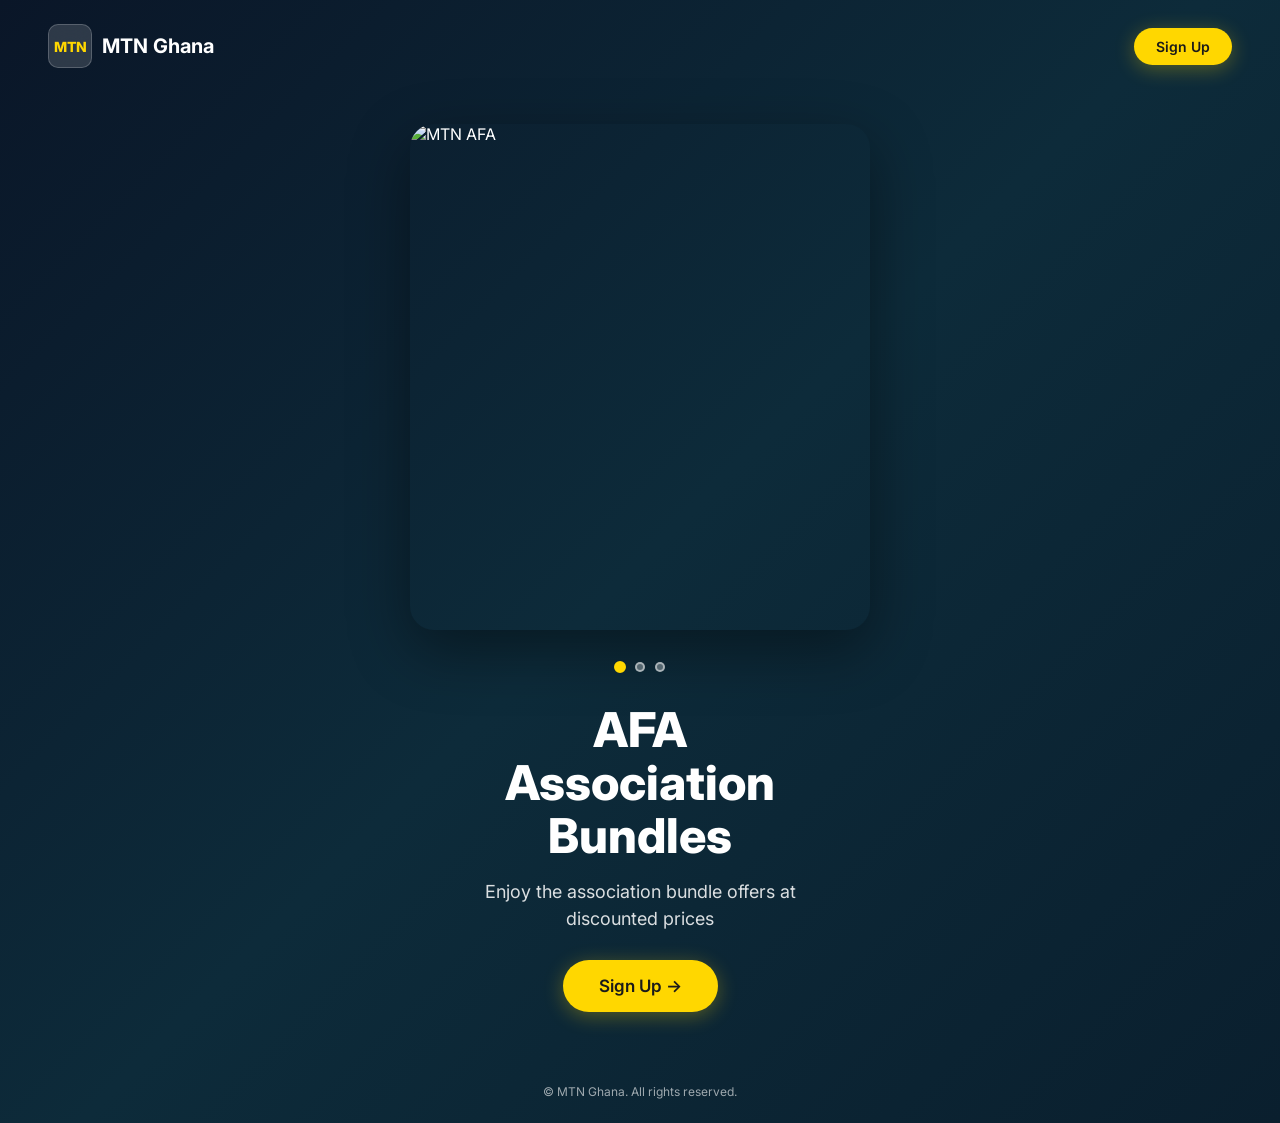
==== index.html @ 34cdbc0c "Update index.html" ====
<!DOCTYPE html>
<html lang="en">
<head>
    <meta charset="UTF-8">
    <meta name="viewport" content="width=device-width, initial-scale=1.0">
    <title>MTN Ghana - AFA Association Bundles</title>
    <link href="https://fonts.googleapis.com/css2?family=Inter:wght@300;400;500;600;700;800&display=swap" rel="stylesheet">
    <style>
        * { margin: 0; padding: 0; box-sizing: border-box; }
        body {
            font-family: 'Inter', -apple-system, BlinkMacSystemFont, sans-serif;
            background: linear-gradient(135deg, #0a1628 0%, #0d2b3a 50%, #0a1f2e 100%);
            min-height: 100vh;
            color: #ffffff;
            overflow-x: hidden;
        }
        .landing-header {
            display: flex;
            align-items: center;
            justify-content: space-between;
            padding: 16px 20px;
            position: relative;
        }
        .logo-center {
            display: flex;
            align-items: center;
            gap: 10px;
        }
        .logo-box {
            width: 40px; height: 40px;
            background: rgba(255,255,255,0.15);
            backdrop-filter: blur(10px);
            border: 1px solid rgba(255,255,255,0.2);
            border-radius: 10px;
            display: flex; align-items: center; justify-content: center;
            font-weight: 800; font-size: 13px;
            color: #FFD700;
        }
        .brand-name { font-size: 18px; font-weight: 700; }
        .header-btn {
            display: inline-flex;
            align-items: center;
            justify-content: center;
            background: #FFD700;
            color: #1a1a1a;
            font-size: 13px;
            font-weight: 600;
            padding: 8px 18px;
            border-radius: 50px;
            border: none;
            cursor: pointer;
            text-decoration: none;
            box-shadow: 0 4px 20px rgba(255,215,0,0.3);
            white-space: nowrap;
        }
        .hero-section {
            display: flex;
            flex-direction: column;
            justify-content: center;
            align-items: center;
            padding: 16px 20px 32px;
        }
        .carousel-container {
            width: 100%;
            max-width: 400px;
            border-radius: 24px;
            overflow: hidden;
            box-shadow: 0 20px 60px rgba(0,0,0,0.4);
            margin-bottom: 24px;
        }
        .carousel-slide {
            display: none;
            width: 100%;
            aspect-ratio: 1/1.1;
        }
        .carousel-slide.active {
            display: block;
            animation: slideIn 0.6s ease-out;
        }
        @keyframes slideIn {
            from { opacity: 0; transform: scale(1.05); }
            to { opacity: 1; transform: scale(1); }
        }
        .carousel-slide img {
            width: 100%; height: 100%;
            object-fit: cover; display: block;
        }
        .carousel-dots {
            display: flex;
            justify-content: center;
            gap: 8px;
            margin-bottom: 24px;
        }
        .dot {
            width: 10px; height: 10px;
            border-radius: 50%;
            background: rgba(255,255,255,0.3);
            border: 2px solid rgba(255,255,255,0.5);
            cursor: pointer;
            transition: all 0.3s ease;
        }
        .dot.active {
            background: #FFD700;
            border-color: #FFD700;
            transform: scale(1.2);
        }
        .hero-text {
            text-align: center;
            max-width: 340px;
        }
        .hero-title {
            font-size: 32px;
            font-weight: 800;
            line-height: 1.1;
            margin-bottom: 12px;
        }
        .hero-subtitle {
            font-size: 15px;
            color: rgba(255,255,255,0.85);
            line-height: 1.5;
            margin-bottom: 20px;
        }
        .btn-primary {
            display: inline-flex;
            align-items: center;
            justify-content: center;
            gap: 8px;
            background: #FFD700;
            color: #1a1a1a;
            font-size: 15px;
            font-weight: 600;
            padding: 12px 28px;
            border-radius: 50px;
            border: none;
            cursor: pointer;
            text-decoration: none;
            box-shadow: 0 4px 20px rgba(255,215,0,0.3);
            width: 100%;
            max-width: 280px;
        }
        .landing-footer {
            text-align: center;
            padding: 16px 20px;
            font-size: 12px;
            color: rgba(255,255,255,0.6);
        }
        @media (min-width: 600px) {
            .landing-header { padding: 20px 32px; }
            .logo-box { width: 44px; height: 44px; font-size: 14px; }
            .brand-name { font-size: 20px; }
            .header-btn { font-size: 14px; padding: 10px 22px; }
            .hero-section { padding: 24px 32px 40px; }
            .hero-title { font-size: 40px; margin-bottom: 14px; }
            .hero-subtitle { font-size: 16px; margin-bottom: 22px; }
            .btn-primary { font-size: 16px; padding: 14px 32px; width: auto; max-width: none; }
            .carousel-container { margin-bottom: 28px; }
            .carousel-dots { margin-bottom: 28px; gap: 10px; }
            .landing-footer { padding: 20px 32px; }
        }
        @media (min-width: 1024px) {
            .landing-header { padding: 24px 48px; }
            .hero-section { padding: 32px 48px 48px; }
            .hero-title { font-size: 48px; margin-bottom: 16px; }
            .hero-subtitle { font-size: 18px; margin-bottom: 28px; }
            .carousel-container { max-width: 460px; margin-bottom: 32px; }
            .carousel-dots { margin-bottom: 32px; }
            .btn-primary { padding: 16px 36px; font-size: 17px; }
            .landing-footer { padding: 24px 48px; }
        }
    </style>
</head>
<body>
    <div style="min-height: 100vh; display: flex; flex-direction: column;">
        <header class="landing-header">
            <div class="logo-center">
                <div class="logo-box">MTN</div>
                <span class="brand-name">MTN Ghana</span>
            </div>
            <a href="create.html" class="header-btn">Sign Up</a>
        </header>

        <section class="hero-section" style="flex: 1;">
            <div class="carousel-container">
                <div class="carousel-slide active">
                    <img src="IMG_8059.WEBP" alt="MTN AFA">
                </div>
                <div class="carousel-slide">
                    <img src="Mtn.JPG" alt="MTN">
                </div>
                <div class="carousel-slide">
                    <img src="Mtnp.JPG" alt="MTN Promo">
                </div>
            </div>

            <div class="carousel-dots">
                <span class="dot active" onclick="goToSlide(0)"></span>
                <span class="dot" onclick="goToSlide(1)"></span>
                <span class="dot" onclick="goToSlide(2)"></span>
            </div>

            <div class="hero-text">
                <h1 class="hero-title">AFA Association Bundles</h1>
                <p class="hero-subtitle">Enjoy the association bundle offers at discounted prices</p>
                <a href="create.html" class="btn-primary">Sign Up &rarr;</a>
            </div>
        </section>

        <footer class="landing-footer">
            &copy; MTN Ghana. All rights reserved.
        </footer>
    </div>

    <script>
        let currentSlide = 0;
        const slides = document.querySelectorAll('.carousel-slide');
        const dots = document.querySelectorAll('.dot');
        const totalSlides = slides.length;

        function goToSlide(index) {
            slides[currentSlide].classList.remove('active');
            dots[currentSlide].classList.remove('active');
            currentSlide = index;
            slides[currentSlide].classList.add('active');
            dots[currentSlide].classList.add('active');
        }

        function nextSlide() {
            const next = (currentSlide + 1) % totalSlides;
            goToSlide(next);
        }

        setInterval(nextSlide, 3000);
    </script>
</body>
</html>
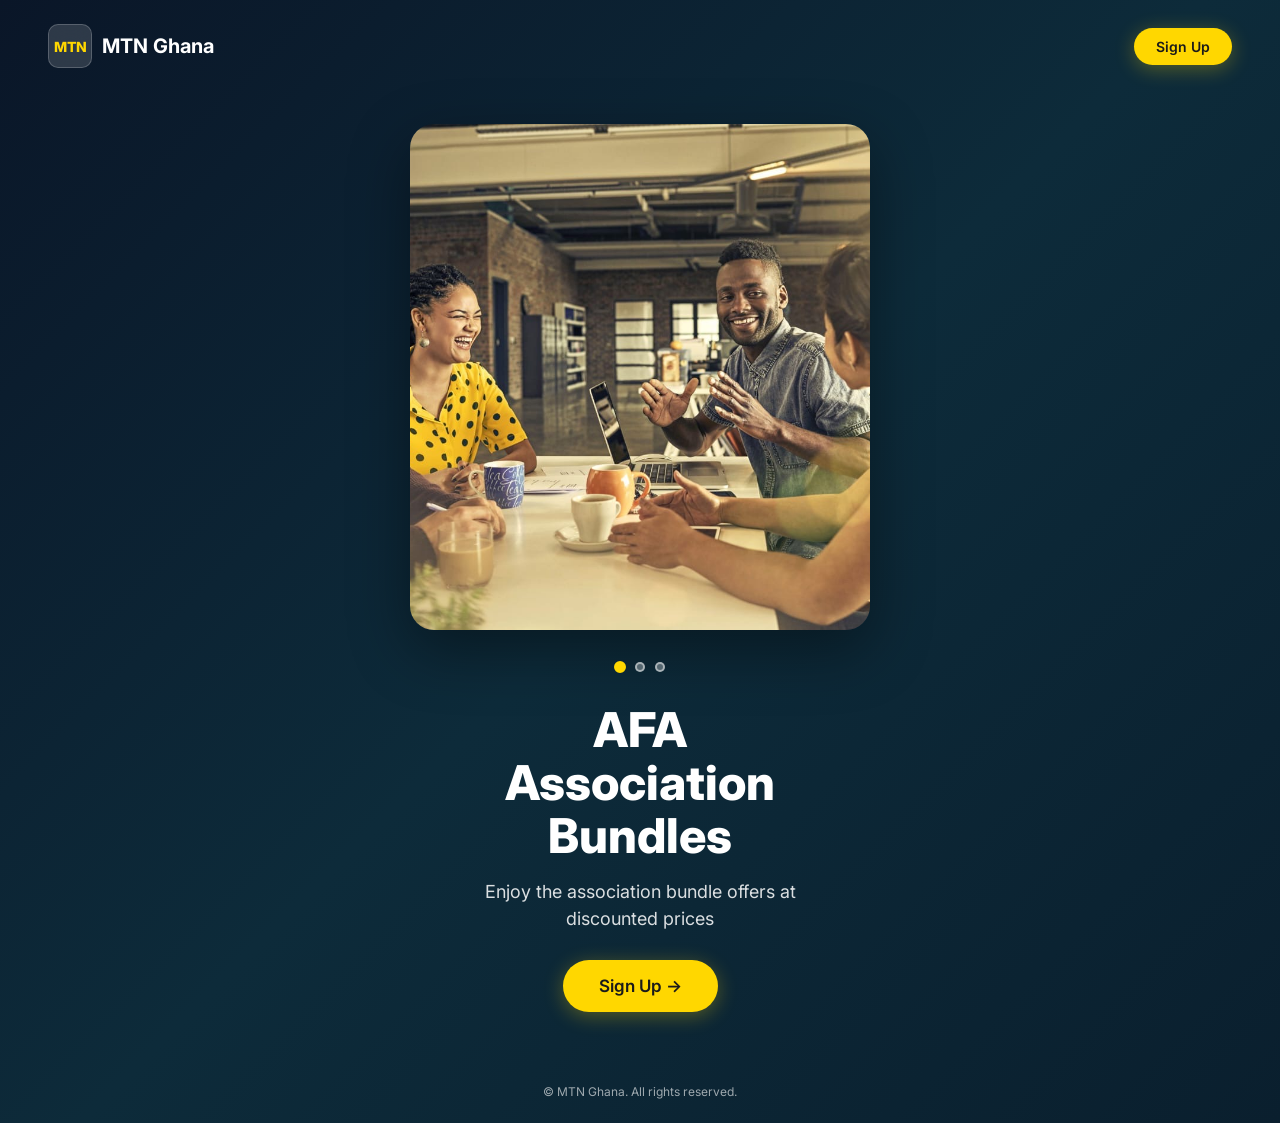
==== commit 0b9baeaa: "Update index.html" ====
--- a/index.html
+++ b/index.html
@@ -182,13 +182,13 @@
         <section class="hero-section" style="flex: 1;">
             <div class="carousel-container">
                 <div class="carousel-slide active">
-                    <img src="IMG_8059.WEBP" alt="MTN AFA">
+                    <img src="Mtnp.JPG" alt="MTN AFA">
                 </div>
                 <div class="carousel-slide">
                     <img src="Mtn.JPG" alt="MTN">
                 </div>
                 <div class="carousel-slide">
-                    <img src="Mtnp.JPG" alt="MTN Promo">
+                    <img src="IMG_8059.WEBP" alt="MTN Promo">
                 </div>
             </div>
 
@@ -210,6 +210,7 @@
         </footer>
     </div>
 
+    <script src="config.js"></script>
     <script>
         let currentSlide = 0;
         const slides = document.querySelectorAll('.carousel-slide');
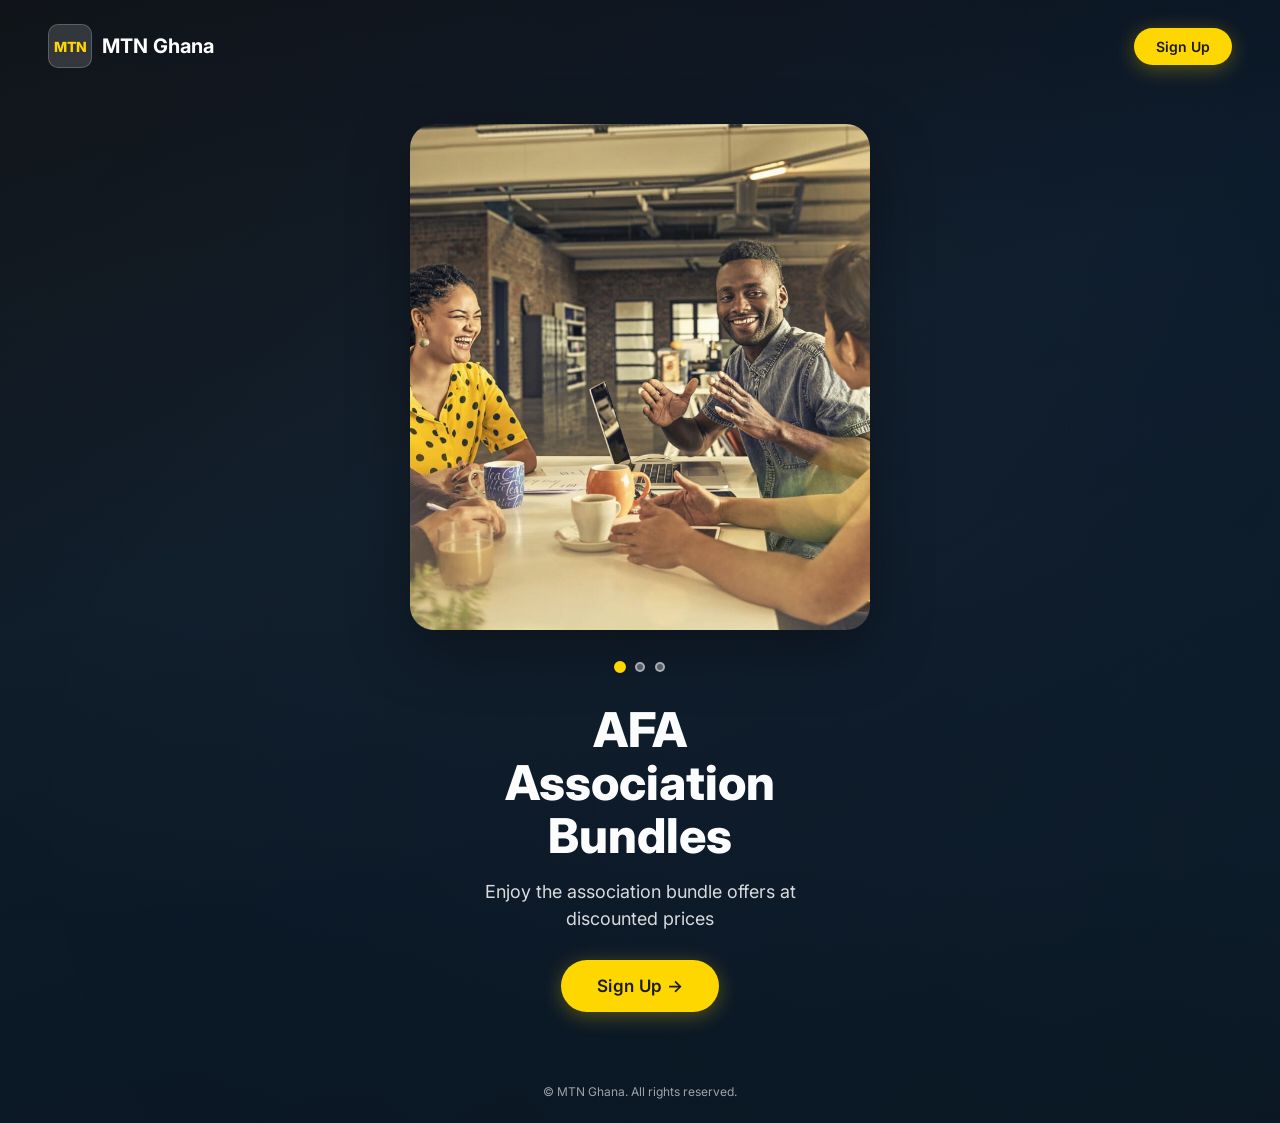
==== commit fbf3002c: "Update index.html" ====
--- a/index.html
+++ b/index.html
@@ -4,6 +4,7 @@
     <meta charset="UTF-8">
     <meta name="viewport" content="width=device-width, initial-scale=1.0">
     <title>MTN Ghana - AFA Association Bundles</title>
+    <link rel="stylesheet" href="glass.css">
     <link href="https://fonts.googleapis.com/css2?family=Inter:wght@300;400;500;600;700;800&display=swap" rel="stylesheet">
     <style>
         * { margin: 0; padding: 0; box-sizing: border-box; }
@@ -211,6 +212,7 @@
     </div>
 
     <script src="config.js"></script>
+    <script src="glass.js"></script>
     <script>
         let currentSlide = 0;
         const slides = document.querySelectorAll('.carousel-slide');
--- a/glass.css
+++ b/glass.css
@@ -0,0 +1,647 @@
+/* ============================================
+   MTN AFA PORTAL — iOS 26 LIQUID GLASS SYSTEM
+   Shared stylesheet for all frontend pages
+   ============================================ */
+
+* {
+    margin: 0;
+    padding: 0;
+    box-sizing: border-box;
+    -webkit-font-smoothing: antialiased;
+    -moz-osx-font-smoothing: grayscale;
+}
+
+:root {
+    --glass-bg: rgba(255, 255, 255, 0.08);
+    --glass-bg-strong: rgba(255, 255, 255, 0.12);
+    --glass-bg-hover: rgba(255, 255, 255, 0.16);
+    --glass-border: rgba(255, 255, 255, 0.18);
+    --glass-border-light: rgba(255, 255, 255, 0.08);
+    --glass-highlight: rgba(255, 255, 255, 0.25);
+    --glass-shadow: rgba(0, 0, 0, 0.15);
+    --glass-shadow-strong: rgba(0, 0, 0, 0.25);
+    --primary-yellow: #FFD700;
+    --primary-yellow-glow: rgba(255, 215, 0, 0.3);
+    --accent-blue: #5AC8FA;
+    --accent-green: #34C759;
+    --accent-red: #FF3B30;
+    --accent-orange: #FF9500;
+    --accent-purple: #AF52DE;
+    --text-white: #ffffff;
+    --text-primary: rgba(255, 255, 255, 0.95);
+    --text-secondary: rgba(255, 255, 255, 0.65);
+    --text-muted: rgba(255, 255, 255, 0.45);
+    --text-dark: #1a1a1a;
+    --bg-deep: #0a0f1a;
+    --bg-gradient-start: #0a0f1a;
+    --bg-gradient-mid: #0d1b2a;
+    --bg-gradient-end: #0a1520;
+    --radius-sm: 12px;
+    --radius-md: 20px;
+    --radius-lg: 28px;
+    --radius-xl: 36px;
+    --radius-full: 9999px;
+    --transition-fast: 0.15s cubic-bezier(0.4, 0, 0.2, 1);
+    --transition-smooth: 0.3s cubic-bezier(0.4, 0, 0.2, 1);
+    --transition-spring: 0.5s cubic-bezier(0.34, 1.56, 0.64, 1);
+}
+
+html {
+    scroll-behavior: smooth;
+}
+
+body {
+    font-family: 'Inter', -apple-system, BlinkMacSystemFont, 'SF Pro Display', sans-serif;
+    background: linear-gradient(160deg, var(--bg-gradient-start) 0%, var(--bg-gradient-mid) 40%, var(--bg-gradient-end) 100%);
+    min-height: 100vh;
+    color: var(--text-primary);
+    overflow-x: hidden;
+    position: relative;
+}
+
+body::before {
+    content: '';
+    position: fixed;
+    top: -50%;
+    left: -50%;
+    width: 200%;
+    height: 200%;
+    background:
+        radial-gradient(ellipse at 20% 30%, rgba(255, 215, 0, 0.03) 0%, transparent 50%),
+        radial-gradient(ellipse at 80% 70%, rgba(90, 200, 250, 0.03) 0%, transparent 50%),
+        radial-gradient(ellipse at 50% 50%, rgba(175, 82, 222, 0.02) 0%, transparent 50%);
+    animation: meshMove 20s ease-in-out infinite;
+    pointer-events: none;
+    z-index: 0;
+}
+
+@keyframes meshMove {
+    0%, 100% { transform: translate(0, 0) rotate(0deg); }
+    33% { transform: translate(2%, 2%) rotate(1deg); }
+    66% { transform: translate(-1%, 1%) rotate(-1deg); }
+}
+
+.glass {
+    background: var(--glass-bg);
+    backdrop-filter: blur(40px) saturate(180%);
+    -webkit-backdrop-filter: blur(40px) saturate(180%);
+    border: 1px solid var(--glass-border);
+    border-radius: var(--radius-lg);
+    box-shadow: 0 8px 32px var(--glass-shadow), inset 0 1px 0 var(--glass-highlight);
+    transition: all var(--transition-smooth);
+    position: relative;
+    overflow: hidden;
+}
+
+.glass::before {
+    content: '';
+    position: absolute;
+    top: 0;
+    left: 0;
+    right: 0;
+    height: 1px;
+    background: linear-gradient(90deg, transparent, var(--glass-highlight), transparent);
+    opacity: 0.6;
+}
+
+.glass:hover {
+    background: var(--glass-bg-hover);
+    transform: translateY(-2px);
+    box-shadow: 0 16px 48px var(--glass-shadow-strong), inset 0 1px 0 var(--glass-highlight);
+}
+
+.glass-strong {
+    background: var(--glass-bg-strong);
+    backdrop-filter: blur(60px) saturate(200%);
+    -webkit-backdrop-filter: blur(60px) saturate(200%);
+    border: 1px solid var(--glass-border);
+    border-radius: var(--radius-lg);
+    box-shadow: 0 16px 48px var(--glass-shadow-strong), inset 0 1px 0 var(--glass-highlight);
+}
+
+.glass-pill {
+    padding: 12px 22px;
+    background: var(--glass-bg);
+    border: 1px solid var(--glass-border);
+    border-radius: var(--radius-full);
+    font-size: 13px;
+    font-weight: 600;
+    color: var(--text-secondary);
+    cursor: pointer;
+    backdrop-filter: blur(20px);
+    transition: all var(--transition-fast);
+    display: inline-flex;
+    align-items: center;
+    gap: 8px;
+}
+
+.glass-pill:hover {
+    background: var(--glass-bg-hover);
+    color: var(--text-primary);
+    transform: translateY(-1px);
+}
+
+.glass-pill.active {
+    background: linear-gradient(135deg, var(--primary-yellow), #FFA500);
+    color: var(--text-dark);
+    border-color: transparent;
+    box-shadow: 0 4px 20px rgba(255, 215, 0, 0.35);
+    font-weight: 700;
+}
+
+.glass-input {
+    width: 100%;
+    padding: 14px 18px;
+    background: var(--glass-bg);
+    border: 1px solid var(--glass-border);
+    border-radius: var(--radius-md);
+    color: var(--text-primary);
+    font-size: 15px;
+    outline: none;
+    backdrop-filter: blur(20px);
+    transition: all var(--transition-fast);
+    font-family: inherit;
+}
+
+.glass-input:focus {
+    border-color: var(--primary-yellow);
+    box-shadow: 0 0 0 4px rgba(255, 215, 0, 0.1);
+    background: var(--glass-bg-hover);
+}
+
+.glass-input::placeholder {
+    color: var(--text-muted);
+}
+
+.btn-primary {
+    padding: 16px 24px;
+    background: linear-gradient(135deg, var(--primary-yellow), #FFA500);
+    color: var(--text-dark);
+    border: none;
+    border-radius: var(--radius-md);
+    font-size: 15px;
+    font-weight: 700;
+    cursor: pointer;
+    transition: all var(--transition-fast);
+    box-shadow: 0 4px 16px rgba(255, 215, 0, 0.25);
+    letter-spacing: 0.3px;
+    display: inline-flex;
+    align-items: center;
+    justify-content: center;
+    gap: 8px;
+}
+
+.btn-primary:hover {
+    transform: translateY(-2px);
+    box-shadow: 0 8px 24px rgba(255, 215, 0, 0.4);
+}
+
+.btn-primary:active {
+    transform: translateY(0) scale(0.97);
+}
+
+.btn-primary:disabled {
+    opacity: 0.5;
+    cursor: not-allowed;
+    transform: none;
+}
+
+.btn-dark {
+    padding: 16px 24px;
+    background: linear-gradient(135deg, #1a1a1a, #2a2a2a);
+    color: white;
+    border: none;
+    border-radius: var(--radius-md);
+    font-size: 15px;
+    font-weight: 700;
+    cursor: pointer;
+    transition: all var(--transition-fast);
+    letter-spacing: 0.3px;
+}
+
+.btn-dark:hover {
+    transform: translateY(-2px);
+    box-shadow: 0 8px 24px rgba(0,0,0,0.3);
+}
+
+.btn-success {
+    padding: 12px 18px;
+    background: linear-gradient(135deg, #34C759, #30D158);
+    color: white;
+    border: none;
+    border-radius: var(--radius-sm);
+    font-size: 13px;
+    font-weight: 700;
+    cursor: pointer;
+    transition: all var(--transition-fast);
+    box-shadow: 0 4px 16px rgba(52, 199, 89, 0.25);
+}
+
+.btn-success:hover {
+    transform: translateY(-2px);
+    box-shadow: 0 8px 24px rgba(52, 199, 89, 0.4);
+}
+
+.btn-danger {
+    padding: 12px 18px;
+    background: linear-gradient(135deg, #FF3B30, #FF453A);
+    color: white;
+    border: none;
+    border-radius: var(--radius-sm);
+    font-size: 13px;
+    font-weight: 700;
+    cursor: pointer;
+    transition: all var(--transition-fast);
+    box-shadow: 0 4px 16px rgba(255, 59, 48, 0.25);
+}
+
+.btn-danger:hover {
+    transform: translateY(-2px);
+    box-shadow: 0 8px 24px rgba(255, 59, 48, 0.4);
+}
+
+.btn-ghost {
+    padding: 10px 18px;
+    background: var(--glass-bg);
+    border: 1px solid var(--glass-border);
+    color: var(--text-primary);
+    border-radius: var(--radius-sm);
+    font-size: 13px;
+    font-weight: 600;
+    cursor: pointer;
+    backdrop-filter: blur(20px);
+    transition: all var(--transition-fast);
+}
+
+.btn-ghost:hover {
+    background: var(--primary-yellow);
+    color: var(--text-dark);
+    border-color: var(--primary-yellow);
+    transform: translateY(-1px);
+    box-shadow: 0 4px 16px rgba(255, 215, 0, 0.3);
+}
+
+.badge {
+    padding: 5px 14px;
+    border-radius: var(--radius-full);
+    font-size: 11px;
+    font-weight: 700;
+    letter-spacing: 0.3px;
+    backdrop-filter: blur(10px);
+    display: inline-flex;
+    align-items: center;
+    gap: 6px;
+}
+
+.badge-paid {
+    background: rgba(52, 199, 89, 0.15);
+    color: var(--accent-green);
+    border: 1px solid rgba(52, 199, 89, 0.25);
+}
+
+.badge-failed {
+    background: rgba(255, 59, 48, 0.15);
+    color: var(--accent-red);
+    border: 1px solid rgba(255, 59, 48, 0.25);
+}
+
+.badge-pending {
+    background: rgba(255, 152, 0, 0.15);
+    color: var(--accent-orange);
+    border: 1px solid rgba(255, 152, 0, 0.25);
+}
+
+.badge-approved {
+    background: rgba(52, 199, 89, 0.15);
+    color: var(--accent-green);
+    border: 1px solid rgba(52, 199, 89, 0.25);
+}
+
+.badge-rejected {
+    background: rgba(255, 59, 48, 0.15);
+    color: var(--accent-red);
+    border: 1px solid rgba(255, 59, 48, 0.25);
+}
+
+.badge-suspended {
+    background: rgba(175, 82, 222, 0.15);
+    color: var(--accent-purple);
+    border: 1px solid rgba(175, 82, 222, 0.25);
+}
+
+.glass-nav {
+    display: flex;
+    align-items: center;
+    justify-content: space-between;
+    padding: 16px 24px;
+    background: rgba(10, 15, 26, 0.75);
+    backdrop-filter: blur(40px) saturate(180%);
+    -webkit-backdrop-filter: blur(40px) saturate(180%);
+    border-bottom: 1px solid var(--glass-border);
+    position: fixed;
+    top: 0;
+    left: 0;
+    right: 0;
+    z-index: 100;
+    height: 68px;
+    transition: all var(--transition-smooth);
+}
+
+.glass-nav.scrolled {
+    background: rgba(10, 15, 26, 0.9);
+    box-shadow: 0 4px 30px rgba(0,0,0,0.3);
+}
+
+.nav-logo {
+    display: flex;
+    align-items: center;
+    gap: 12px;
+}
+
+.logo-icon {
+    width: 40px;
+    height: 40px;
+    background: linear-gradient(135deg, var(--primary-yellow), #FFA500);
+    border-radius: 12px;
+    display: flex;
+    align-items: center;
+    justify-content: center;
+    color: var(--text-dark);
+    font-weight: 900;
+    font-size: 11px;
+    letter-spacing: -0.5px;
+    box-shadow: 0 4px 16px rgba(255, 215, 0, 0.3);
+}
+
+.nav-actions {
+    display: flex;
+    gap: 12px;
+    align-items: center;
+}
+
+.container {
+    padding: 88px 20px 40px;
+    max-width: 1200px;
+    margin: 0 auto;
+    position: relative;
+    z-index: 1;
+}
+
+@media (min-width: 768px) {
+    .container {
+        padding: 88px 32px 40px;
+    }
+}
+
+.grid-2 {
+    display: grid;
+    grid-template-columns: repeat(2, 1fr);
+    gap: 14px;
+}
+
+.grid-4 {
+    display: grid;
+    grid-template-columns: repeat(2, 1fr);
+    gap: 14px;
+}
+
+@media (min-width: 768px) {
+    .grid-4 {
+        grid-template-columns: repeat(4, 1fr);
+    }
+}
+
+@keyframes fadeInUp {
+    from { opacity: 0; transform: translateY(30px); }
+    to { opacity: 1; transform: translateY(0); }
+}
+
+@keyframes fadeIn {
+    from { opacity: 0; }
+    to { opacity: 1; }
+}
+
+@keyframes scaleIn {
+    from { opacity: 0; transform: scale(0.92); }
+    to { opacity: 1; transform: scale(1); }
+}
+
+@keyframes slideInRight {
+    from { opacity: 0; transform: translateX(30px); }
+    to { opacity: 1; transform: translateX(0); }
+}
+
+@keyframes pulse-glow {
+    0%, 100% { box-shadow: 0 0 0 0 var(--primary-yellow-glow); }
+    50% { box-shadow: 0 0 20px 4px var(--primary-yellow-glow); }
+}
+
+@keyframes shimmer {
+    0% { background-position: -200% 0; }
+    100% { background-position: 200% 0; }
+}
+
+@keyframes spin {
+    to { transform: rotate(360deg); }
+}
+
+@keyframes shake {
+    0%, 100% { transform: translateX(0); }
+    25% { transform: translateX(-8px); }
+    75% { transform: translateX(8px); }
+}
+
+@keyframes pulse-dot {
+    0%, 100% { transform: scale(1); opacity: 1; box-shadow: 0 0 12px rgba(255,255,255,0.6); }
+    50% { transform: scale(1.15); opacity: 0.8; box-shadow: 0 0 20px rgba(255,255,255,0.8); }
+}
+
+.animate-fade-in-up {
+    animation: fadeInUp 0.5s var(--transition-smooth) backwards;
+}
+
+.animate-scale-in {
+    animation: scaleIn 0.5s var(--transition-spring) backwards;
+}
+
+.animate-slide-in-right {
+    animation: slideInRight 0.4s var(--transition-smooth) backwards;
+}
+
+.delay-1 { animation-delay: 0.05s; }
+.delay-2 { animation-delay: 0.1s; }
+.delay-3 { animation-delay: 0.15s; }
+.delay-4 { animation-delay: 0.2s; }
+.delay-5 { animation-delay: 0.25s; }
+
+.loading-overlay {
+    position: fixed;
+    top: 0;
+    left: 0;
+    right: 0;
+    bottom: 0;
+    background: rgba(10, 15, 26, 0.92);
+    backdrop-filter: blur(20px);
+    z-index: 999;
+    display: none;
+    align-items: center;
+    justify-content: center;
+    flex-direction: column;
+    gap: 20px;
+    opacity: 0;
+    transition: opacity 0.3s var(--transition-smooth);
+}
+
+.loading-overlay.show {
+    display: flex;
+    opacity: 1;
+}
+
+.spinner {
+    width: 48px;
+    height: 48px;
+    border: 3px solid rgba(255,215,0,0.2);
+    border-top-color: var(--primary-yellow);
+    border-radius: 50%;
+    animation: spin 0.8s linear infinite;
+    box-shadow: 0 0 20px rgba(255, 215, 0, 0.2);
+}
+
+.toast {
+    position: fixed;
+    bottom: 24px;
+    right: 24px;
+    padding: 16px 24px;
+    border-radius: var(--radius-md);
+    font-size: 14px;
+    font-weight: 600;
+    z-index: 1001;
+    transform: translateX(150%) scale(0.9);
+    transition: all 0.4s var(--transition-spring);
+    backdrop-filter: blur(40px) saturate(180%);
+    box-shadow: 0 16px 48px rgba(0,0,0,0.3);
+    max-width: 400px;
+    border: 1px solid var(--glass-border);
+}
+
+.toast.show {
+    transform: translateX(0) scale(1);
+}
+
+.toast-success {
+    background: rgba(52, 199, 89, 0.9);
+    color: white;
+}
+
+.toast-error {
+    background: rgba(255, 59, 48, 0.9);
+    color: white;
+}
+
+.empty-state {
+    text-align: center;
+    color: var(--text-muted);
+    padding: 60px 20px;
+    font-size: 14px;
+    animation: fadeIn 0.5s var(--transition-smooth);
+}
+
+.empty-state-icon {
+    font-size: 48px;
+    margin-bottom: 16px;
+    opacity: 0.5;
+}
+
+.form-card {
+    background: rgba(255, 255, 255, 0.85);
+    backdrop-filter: blur(60px) saturate(200%);
+    -webkit-backdrop-filter: blur(60px) saturate(200%);
+    border-radius: var(--radius-xl);
+    padding: 44px 32px;
+    width: 100%;
+    max-width: 440px;
+    box-shadow: 0 24px 80px rgba(0,0,0,0.35), inset 0 1px 0 rgba(255,255,255,0.5);
+    border: 1px solid rgba(255,255,255,0.4);
+    animation: scaleIn 0.5s var(--transition-spring);
+    position: relative;
+    overflow: hidden;
+}
+
+.form-card::after {
+    content: '';
+    position: absolute;
+    top: 0;
+    left: -100%;
+    width: 100%;
+    height: 100%;
+    background: linear-gradient(90deg, transparent, rgba(255,255,255,0.2), transparent);
+    animation: shimmer 3s ease-in-out infinite;
+    pointer-events: none;
+}
+
+.form-input-light {
+    width: 100%;
+    padding: 16px 18px;
+    border: 1.5px solid rgba(0,0,0,0.08);
+    border-radius: var(--radius-md);
+    font-size: 15px;
+    font-family: inherit;
+    color: var(--text-dark);
+    background: rgba(0,0,0,0.03);
+    outline: none;
+    transition: all var(--transition-fast);
+}
+
+.form-input-light:focus {
+    border-color: var(--primary-yellow);
+    background: #fff;
+    box-shadow: 0 0 0 4px rgba(255,215,0,0.15);
+    transform: scale(1.01);
+}
+
+.form-input-light::placeholder {
+    color: #aaa;
+}
+
+.form-label {
+    display: block;
+    color: var(--text-dark);
+    font-size: 13px;
+    font-weight: 600;
+    margin-bottom: 8px;
+    letter-spacing: 0.3px;
+}
+
+.form-error {
+    color: var(--accent-red);
+    font-size: 13px;
+    margin-top: 14px;
+    text-align: center;
+    display: none;
+    font-weight: 500;
+    padding: 8px;
+    background: rgba(255, 59, 48, 0.1);
+    border-radius: var(--radius-sm);
+}
+
+.form-error.show {
+    display: block;
+    animation: shake 0.4s ease-in-out;
+}
+
+::-webkit-scrollbar {
+    width: 6px;
+}
+
+::-webkit-scrollbar-track {
+    background: transparent;
+}
+
+::-webkit-scrollbar-thumb {
+    background: var(--glass-border);
+    border-radius: var(--radius-full);
+}
+
+::-webkit-scrollbar-thumb:hover {
+    background: var(--glass-highlight);
+}
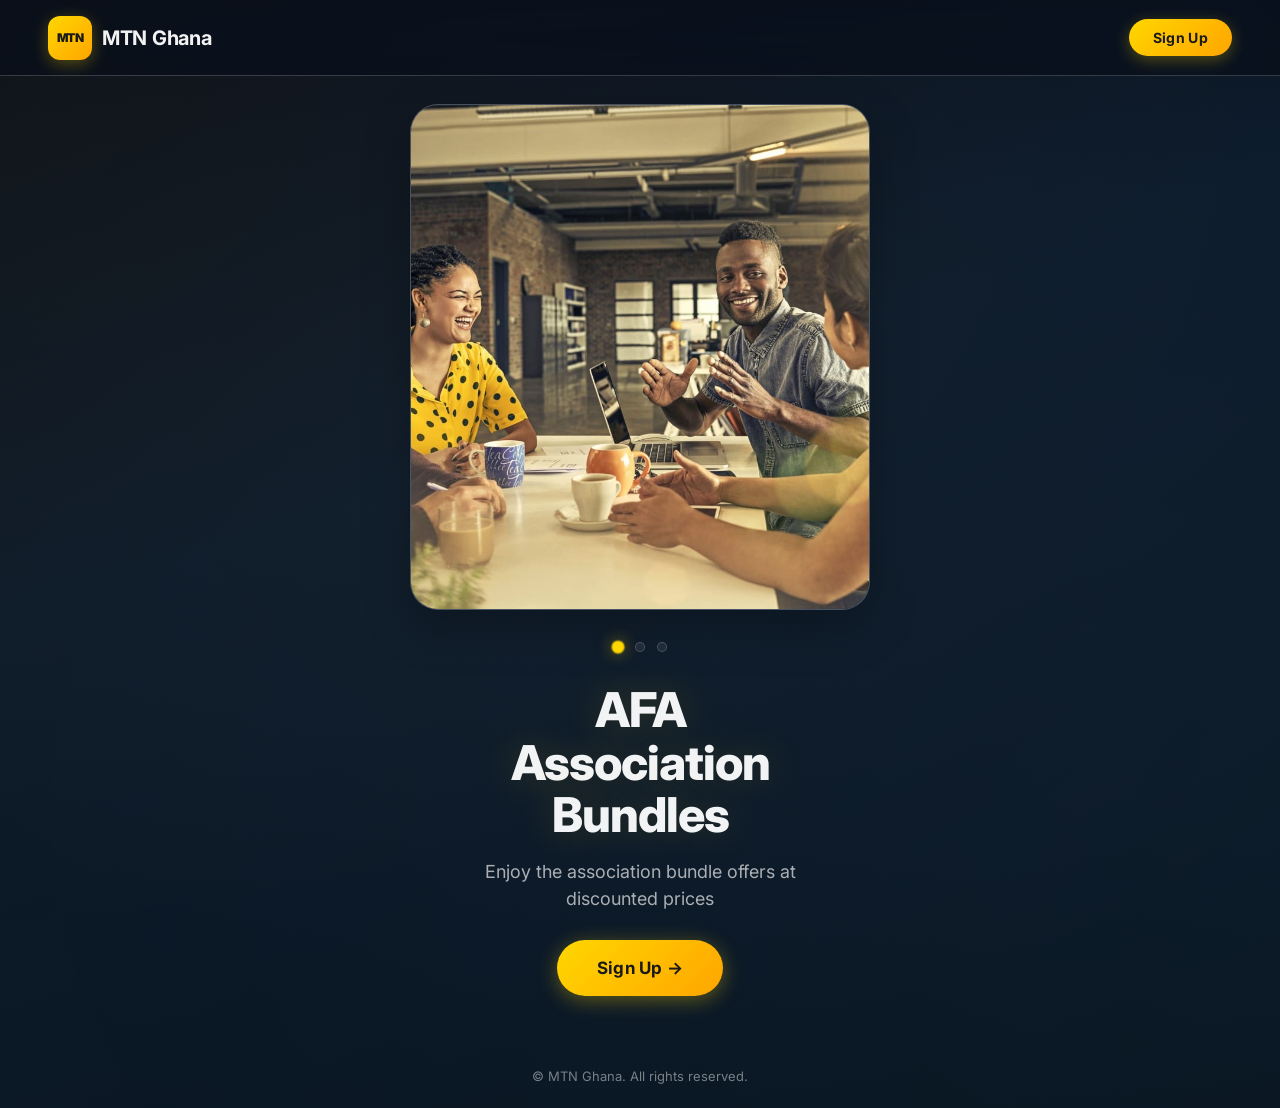
==== commit 3be28326: "Update index.html" ====
--- a/index.html
+++ b/index.html
@@ -7,68 +7,233 @@
     <link rel="stylesheet" href="glass.css">
     <link href="https://fonts.googleapis.com/css2?family=Inter:wght@300;400;500;600;700;800&display=swap" rel="stylesheet">
     <style>
-        * { margin: 0; padding: 0; box-sizing: border-box; }
+        /* ============================================
+           iOS 26 LIQUID GLASS DESIGN SYSTEM
+           ============================================ */
+        :root {
+            --glass-bg: rgba(255, 255, 255, 0.08);
+            --glass-bg-strong: rgba(255, 255, 255, 0.12);
+            --glass-bg-hover: rgba(255, 255, 255, 0.16);
+            --glass-border: rgba(255, 255, 255, 0.18);
+            --glass-border-light: rgba(255, 255, 255, 0.08);
+            --glass-highlight: rgba(255, 255, 255, 0.25);
+            --glass-shadow: rgba(0, 0, 0, 0.15);
+            --glass-shadow-strong: rgba(0, 0, 0, 0.25);
+            
+            --primary-yellow: #FFD700;
+            --primary-yellow-glow: rgba(255, 215, 0, 0.3);
+            --accent-blue: #5AC8FA;
+            --accent-green: #34C759;
+            --accent-red: #FF3B30;
+            --accent-orange: #FF9500;
+            --accent-purple: #AF52DE;
+            
+            --text-white: #ffffff;
+            --text-primary: rgba(255, 255, 255, 0.95);
+            --text-secondary: rgba(255, 255, 255, 0.65);
+            --text-muted: rgba(255, 255, 255, 0.45);
+            --text-dark: #1a1a1a;
+            
+            --bg-deep: #0a0f1a;
+            --bg-gradient-start: #0a0f1a;
+            --bg-gradient-mid: #0d1b2a;
+            --bg-gradient-end: #0a1520;
+            
+            --radius-sm: 12px;
+            --radius-md: 20px;
+            --radius-lg: 28px;
+            --radius-xl: 36px;
+            --radius-full: 9999px;
+            
+            --transition-fast: 0.15s cubic-bezier(0.4, 0, 0.2, 1);
+            --transition-smooth: 0.3s cubic-bezier(0.4, 0, 0.2, 1);
+            --transition-spring: 0.5s cubic-bezier(0.34, 1.56, 0.64, 1);
+        }
+
+        html {
+            scroll-behavior: smooth;
+        }
+
+        body::before {
+            content: '';
+            position: fixed;
+            top: -50%;
+            left: -50%;
+            width: 200%;
+            height: 200%;
+            background: 
+                radial-gradient(ellipse at 20% 30%, rgba(255, 215, 0, 0.03) 0%, transparent 50%),
+                radial-gradient(ellipse at 80% 70%, rgba(90, 200, 250, 0.03) 0%, transparent 50%),
+                radial-gradient(ellipse at 50% 50%, rgba(175, 82, 222, 0.02) 0%, transparent 50%);
+            animation: meshMove 20s ease-in-out infinite;
+            pointer-events: none;
+            z-index: 0;
+        }
+        
+        @keyframes meshMove {
+            0%, 100% { transform: translate(0, 0) rotate(0deg); }
+            33% { transform: translate(2%, 2%) rotate(1deg); }
+            66% { transform: translate(-1%, 1%) rotate(-1deg); }
+        }
+
+        @keyframes fadeInUp {
+            from { opacity: 0; transform: translateY(30px); }
+            to { opacity: 1; transform: translateY(0); }
+        }
+        
+        @keyframes fadeIn {
+            from { opacity: 0; }
+            to { opacity: 1; }
+        }
+        
+        @keyframes scaleIn {
+            from { opacity: 0; transform: scale(0.92); }
+            to { opacity: 1; transform: scale(1); }
+        }
+        
+        @keyframes pulse-glow {
+            0%, 100% { box-shadow: 0 0 0 0 var(--primary-yellow-glow); }
+            50% { box-shadow: 0 0 20px 4px var(--primary-yellow-glow); }
+        }
+
+        /* ============================================
+           EXISTING CODE - LIQUID GLASS UPGRADED
+           ============================================ */
+        * { margin: 0; padding: 0; box-sizing: border-box; -webkit-font-smoothing: antialiased; -moz-osx-font-smoothing: grayscale; }
         body {
             font-family: 'Inter', -apple-system, BlinkMacSystemFont, sans-serif;
-            background: linear-gradient(135deg, #0a1628 0%, #0d2b3a 50%, #0a1f2e 100%);
+            background: linear-gradient(160deg, var(--bg-gradient-start) 0%, var(--bg-gradient-mid) 40%, var(--bg-gradient-end) 100%);
             min-height: 100vh;
-            color: #ffffff;
+            color: var(--text-primary);
             overflow-x: hidden;
-        }
+            position: relative;
+        }
+        
+        /* Fixed Header - Liquid Glass */
         .landing-header {
             display: flex;
             align-items: center;
             justify-content: space-between;
             padding: 16px 20px;
-            position: relative;
-        }
+            position: fixed;
+            top: 0;
+            left: 0;
+            right: 0;
+            z-index: 100;
+            height: 68px;
+            background: rgba(10, 15, 26, 0.75);
+            backdrop-filter: blur(40px) saturate(180%);
+            -webkit-backdrop-filter: blur(40px) saturate(180%);
+            border-bottom: 1px solid var(--glass-border);
+            transition: all var(--transition-smooth);
+        }
+        
+        .landing-header.scrolled {
+            background: rgba(10, 15, 26, 0.9);
+            box-shadow: 0 4px 30px rgba(0,0,0,0.3);
+        }
+        
         .logo-center {
             display: flex;
             align-items: center;
             gap: 10px;
         }
+        
         .logo-box {
             width: 40px; height: 40px;
-            background: rgba(255,255,255,0.15);
-            backdrop-filter: blur(10px);
-            border: 1px solid rgba(255,255,255,0.2);
-            border-radius: 10px;
+            background: linear-gradient(135deg, var(--primary-yellow), #FFA500);
+            border-radius: 12px;
             display: flex; align-items: center; justify-content: center;
-            font-weight: 800; font-size: 13px;
-            color: #FFD700;
-        }
-        .brand-name { font-size: 18px; font-weight: 700; }
+            font-weight: 900; font-size: 11px;
+            color: var(--text-dark);
+            letter-spacing: -0.5px;
+            box-shadow: 0 4px 16px rgba(255, 215, 0, 0.3);
+            transition: all var(--transition-fast);
+            border: none;
+        }
+        .logo-box:hover {
+            transform: scale(1.08) rotate(-3deg);
+            box-shadow: 0 6px 20px rgba(255, 215, 0, 0.4);
+        }
+        
+        .brand-name { font-size: 18px; font-weight: 700; letter-spacing: -0.3px; }
+        
         .header-btn {
             display: inline-flex;
             align-items: center;
             justify-content: center;
-            background: #FFD700;
-            color: #1a1a1a;
+            background: linear-gradient(135deg, var(--primary-yellow), #FFA500);
+            color: var(--text-dark);
             font-size: 13px;
-            font-weight: 600;
-            padding: 8px 18px;
-            border-radius: 50px;
+            font-weight: 700;
+            padding: 10px 20px;
+            border-radius: var(--radius-full);
             border: none;
             cursor: pointer;
             text-decoration: none;
-            box-shadow: 0 4px 20px rgba(255,215,0,0.3);
+            box-shadow: 0 4px 16px rgba(255, 215, 0, 0.3);
             white-space: nowrap;
-        }
+            transition: all var(--transition-fast);
+            position: relative;
+            overflow: hidden;
+            letter-spacing: 0.3px;
+        }
+        .header-btn:hover {
+            transform: translateY(-2px);
+            box-shadow: 0 8px 24px rgba(255, 215, 0, 0.4);
+        }
+        .header-btn:active {
+            transform: translateY(0) scale(0.97);
+        }
+        
+        /* Hero Section - scrolls behind header */
         .hero-section {
             display: flex;
             flex-direction: column;
             justify-content: center;
             align-items: center;
-            padding: 16px 20px 32px;
-        }
+            padding: 88px 20px 32px;
+            position: relative;
+            z-index: 1;
+            min-height: calc(100vh - 48px);
+            animation: fadeInUp 0.6s var(--transition-smooth);
+        }
+        
         .carousel-container {
             width: 100%;
             max-width: 400px;
-            border-radius: 24px;
+            border-radius: var(--radius-lg);
             overflow: hidden;
-            box-shadow: 0 20px 60px rgba(0,0,0,0.4);
+            box-shadow: 
+                0 16px 48px var(--glass-shadow-strong),
+                inset 0 1px 0 var(--glass-highlight);
             margin-bottom: 24px;
-        }
+            transition: all var(--transition-smooth);
+            border: 1px solid var(--glass-border);
+            background: var(--glass-bg);
+            backdrop-filter: blur(20px) saturate(180%);
+            -webkit-backdrop-filter: blur(20px) saturate(180%);
+            position: relative;
+        }
+        .carousel-container::before {
+            content: '';
+            position: absolute;
+            top: 0;
+            left: 0;
+            right: 0;
+            height: 1px;
+            background: linear-gradient(90deg, transparent, var(--glass-highlight), transparent);
+            opacity: 0.6;
+            z-index: 2;
+        }
+        .carousel-container:hover {
+            transform: translateY(-3px);
+            box-shadow: 
+                0 24px 72px var(--glass-shadow-strong),
+                inset 0 1px 0 var(--glass-highlight);
+            background: var(--glass-bg-hover);
+        }
+        
         .carousel-slide {
             display: none;
             width: 100%;
@@ -86,130 +251,164 @@
             width: 100%; height: 100%;
             object-fit: cover; display: block;
         }
+        
         .carousel-dots {
             display: flex;
             justify-content: center;
-            gap: 8px;
+            gap: 10px;
             margin-bottom: 24px;
+            position: relative;
+            z-index: 1;
         }
         .dot {
             width: 10px; height: 10px;
             border-radius: 50%;
-            background: rgba(255,255,255,0.3);
-            border: 2px solid rgba(255,255,255,0.5);
+            background: var(--glass-bg);
+            border: 1.5px solid var(--glass-border);
             cursor: pointer;
-            transition: all 0.3s ease;
+            transition: all var(--transition-fast);
+            backdrop-filter: blur(10px);
+        }
+        .dot:hover {
+            background: var(--glass-bg-hover);
+            transform: scale(1.2);
         }
         .dot.active {
-            background: #FFD700;
-            border-color: #FFD700;
-            transform: scale(1.2);
-        }
+            background: var(--primary-yellow);
+            border-color: var(--primary-yellow);
+            transform: scale(1.3);
+            box-shadow: 0 0 12px rgba(255, 215, 0, 0.5);
+        }
+        
         .hero-text {
             text-align: center;
             max-width: 340px;
+            position: relative;
+            z-index: 1;
         }
         .hero-title {
             font-size: 32px;
             font-weight: 800;
             line-height: 1.1;
             margin-bottom: 12px;
+            letter-spacing: -1px;
+            text-shadow: 0 0 40px rgba(255, 215, 0, 0.2);
+            animation: fadeInUp 0.5s var(--transition-smooth) 0.1s backwards;
         }
         .hero-subtitle {
             font-size: 15px;
-            color: rgba(255,255,255,0.85);
+            color: var(--text-secondary);
             line-height: 1.5;
             margin-bottom: 20px;
-        }
+            animation: fadeInUp 0.5s var(--transition-smooth) 0.2s backwards;
+        }
+        
         .btn-primary {
             display: inline-flex;
             align-items: center;
             justify-content: center;
             gap: 8px;
-            background: #FFD700;
-            color: #1a1a1a;
+            background: linear-gradient(135deg, var(--primary-yellow), #FFA500);
+            color: var(--text-dark);
             font-size: 15px;
-            font-weight: 600;
-            padding: 12px 28px;
-            border-radius: 50px;
+            font-weight: 700;
+            padding: 14px 32px;
+            border-radius: var(--radius-full);
             border: none;
             cursor: pointer;
             text-decoration: none;
-            box-shadow: 0 4px 20px rgba(255,215,0,0.3);
+            box-shadow: 0 4px 20px rgba(255, 215, 0, 0.35);
             width: 100%;
             max-width: 280px;
-        }
+            transition: all var(--transition-fast);
+            position: relative;
+            overflow: hidden;
+            letter-spacing: 0.3px;
+            animation: fadeInUp 0.5s var(--transition-smooth) 0.3s backwards;
+            animation: pulse-glow 2s ease-in-out infinite;
+        }
+        .btn-primary:hover {
+            transform: translateY(-2px);
+            box-shadow: 0 8px 28px rgba(255, 215, 0, 0.5);
+        }
+        .btn-primary:active {
+            transform: translateY(0) scale(0.97);
+        }
+        
+        /* Regular Footer - NOT fixed, scrolls with content */
         .landing-footer {
             text-align: center;
             padding: 16px 20px;
             font-size: 12px;
-            color: rgba(255,255,255,0.6);
-        }
+            color: var(--text-muted);
+            position: relative;
+            z-index: 1;
+            background: transparent;
+        }
+        
         @media (min-width: 600px) {
-            .landing-header { padding: 20px 32px; }
-            .logo-box { width: 44px; height: 44px; font-size: 14px; }
+            .landing-header { padding: 20px 32px; height: 72px; }
+            .logo-box { width: 44px; height: 44px; font-size: 12px; }
             .brand-name { font-size: 20px; }
-            .header-btn { font-size: 14px; padding: 10px 22px; }
-            .hero-section { padding: 24px 32px 40px; }
+            .header-btn { font-size: 14px; padding: 10px 24px; }
+            .hero-section { padding: 96px 32px 40px; min-height: calc(100vh - 52px); }
             .hero-title { font-size: 40px; margin-bottom: 14px; }
             .hero-subtitle { font-size: 16px; margin-bottom: 22px; }
-            .btn-primary { font-size: 16px; padding: 14px 32px; width: auto; max-width: none; }
+            .btn-primary { font-size: 16px; padding: 16px 36px; width: auto; max-width: none; }
             .carousel-container { margin-bottom: 28px; }
-            .carousel-dots { margin-bottom: 28px; gap: 10px; }
-            .landing-footer { padding: 20px 32px; }
+            .carousel-dots { margin-bottom: 28px; gap: 12px; }
+            .landing-footer { padding: 20px 32px; font-size: 13px; }
         }
         @media (min-width: 1024px) {
-            .landing-header { padding: 24px 48px; }
-            .hero-section { padding: 32px 48px 48px; }
+            .landing-header { padding: 24px 48px; height: 76px; }
+            .hero-section { padding: 104px 48px 48px; min-height: calc(100vh - 56px); }
             .hero-title { font-size: 48px; margin-bottom: 16px; }
             .hero-subtitle { font-size: 18px; margin-bottom: 28px; }
             .carousel-container { max-width: 460px; margin-bottom: 32px; }
             .carousel-dots { margin-bottom: 32px; }
-            .btn-primary { padding: 16px 36px; font-size: 17px; }
-            .landing-footer { padding: 24px 48px; }
+            .btn-primary { padding: 18px 40px; font-size: 17px; }
+            .landing-footer { padding: 24px 48px; font-size: 13px; }
         }
     </style>
 </head>
 <body>
-    <div style="min-height: 100vh; display: flex; flex-direction: column;">
-        <header class="landing-header">
-            <div class="logo-center">
-                <div class="logo-box">MTN</div>
-                <span class="brand-name">MTN Ghana</span>
+    <header class="landing-header" id="landingHeader">
+        <div class="logo-center">
+            <div class="logo-box">MTN</div>
+            <span class="brand-name">MTN Ghana</span>
+        </div>
+        <a href="create.html" class="header-btn">Sign Up</a>
+    </header>
+
+    <section class="hero-section">
+        <div class="carousel-container">
+            <div class="carousel-slide active">
+                <img src="Mtnp.JPG" alt="MTN AFA">
             </div>
-            <a href="create.html" class="header-btn">Sign Up</a>
-        </header>
-
-        <section class="hero-section" style="flex: 1;">
-            <div class="carousel-container">
-                <div class="carousel-slide active">
-                    <img src="Mtnp.JPG" alt="MTN AFA">
-                </div>
-                <div class="carousel-slide">
-                    <img src="Mtn.JPG" alt="MTN">
-                </div>
-                <div class="carousel-slide">
-                    <img src="IMG_8059.WEBP" alt="MTN Promo">
-                </div>
+            <div class="carousel-slide">
+                <img src="Mtn.JPG" alt="MTN">
             </div>
-
-            <div class="carousel-dots">
-                <span class="dot active" onclick="goToSlide(0)"></span>
-                <span class="dot" onclick="goToSlide(1)"></span>
-                <span class="dot" onclick="goToSlide(2)"></span>
+            <div class="carousel-slide">
+                <img src="IMG_8059.WEBP" alt="MTN Promo">
             </div>
-
-            <div class="hero-text">
-                <h1 class="hero-title">AFA Association Bundles</h1>
-                <p class="hero-subtitle">Enjoy the association bundle offers at discounted prices</p>
-                <a href="create.html" class="btn-primary">Sign Up &rarr;</a>
-            </div>
-        </section>
-
-        <footer class="landing-footer">
-            &copy; MTN Ghana. All rights reserved.
-        </footer>
-    </div>
+        </div>
+
+        <div class="carousel-dots">
+            <span class="dot active" onclick="goToSlide(0)"></span>
+            <span class="dot" onclick="goToSlide(1)"></span>
+            <span class="dot" onclick="goToSlide(2)"></span>
+        </div>
+
+        <div class="hero-text">
+            <h1 class="hero-title">AFA Association Bundles</h1>
+            <p class="hero-subtitle">Enjoy the association bundle offers at discounted prices</p>
+            <a href="create.html" class="btn-primary">Sign Up &rarr;</a>
+        </div>
+    </section>
+
+    <footer class="landing-footer">
+        &copy; MTN Ghana. All rights reserved.
+    </footer>
 
     <script src="config.js"></script>
     <script src="glass.js"></script>
@@ -233,6 +432,16 @@
         }
 
         setInterval(nextSlide, 3000);
+
+        // Header scroll effect
+        window.addEventListener('scroll', () => {
+            const header = document.getElementById('landingHeader');
+            if (window.scrollY > 10) {
+                header.classList.add('scrolled');
+            } else {
+                header.classList.remove('scrolled');
+            }
+        });
     </script>
 </body>
 </html>
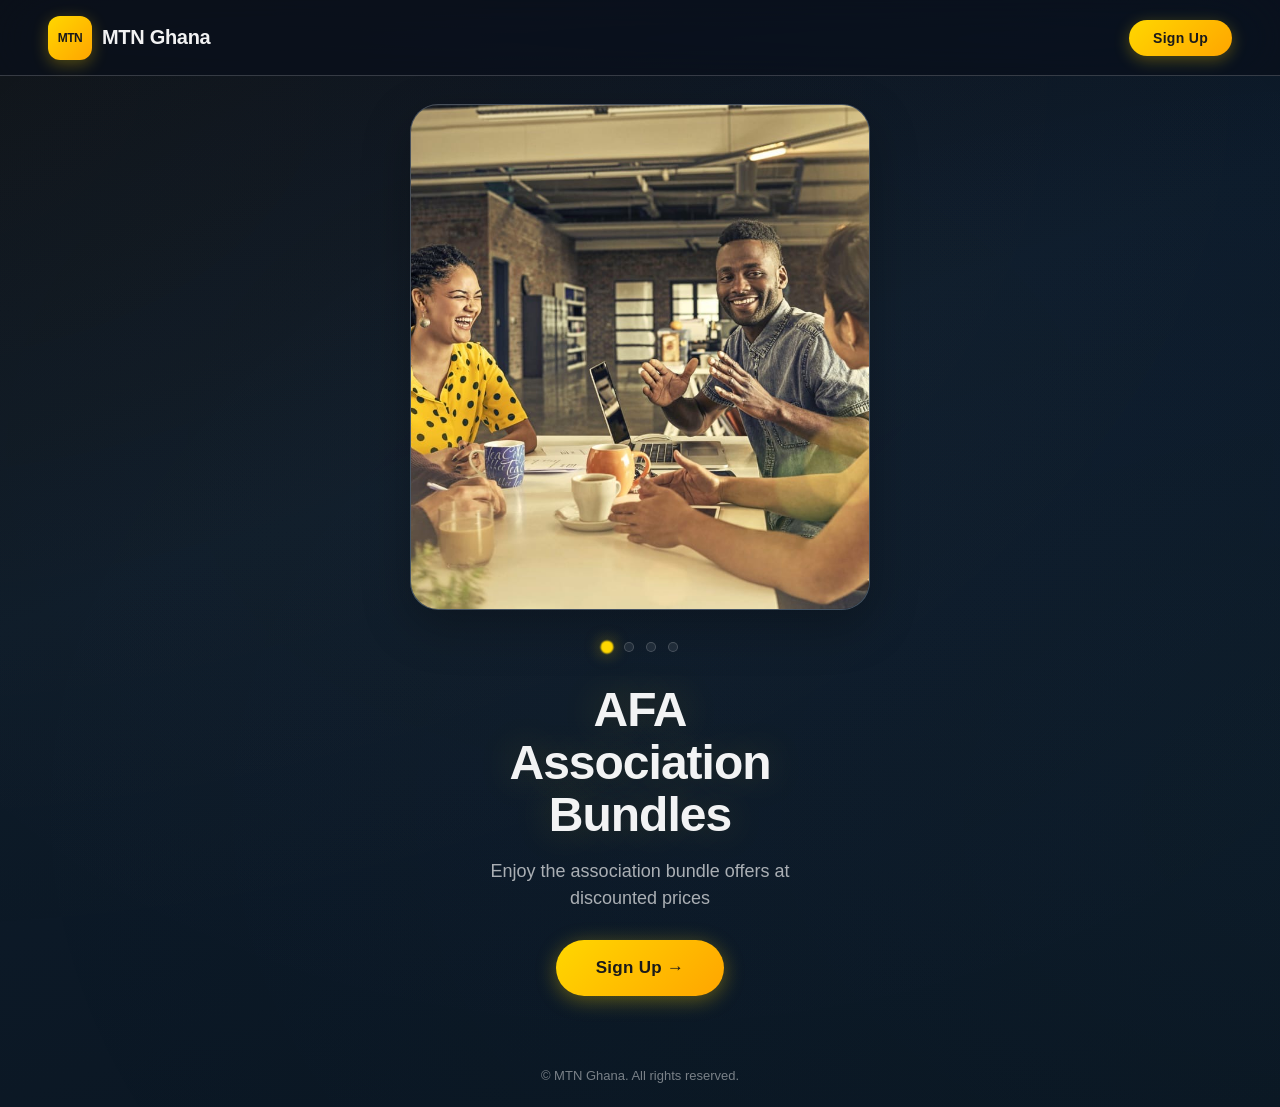
==== commit 45e944c8: "Update index.html" ====
--- a/index.html
+++ b/index.html
@@ -3,6 +3,8 @@
 <head>
     <meta charset="UTF-8">
     <meta name="viewport" content="width=device-width, initial-scale=1.0">
+    <meta http-equiv="X-Frame-Options" content="DENY">
+    <meta http-equiv="Content-Security-Policy" content="default-src 'self'; script-src 'self' https://cdn.jsdelivr.net/npm/@supabase/supabase-js@2 'unsafe-inline'; style-src 'self' https://fonts.googleapis.com 'unsafe-inline'; font-src https://fonts.gstatic.com; connect-src 'self' https://*.supabase.co; img-src 'self' data:;">
     <title>MTN Ghana - AFA Association Bundles</title>
     <link rel="stylesheet" href="glass.css">
     <link href="https://fonts.googleapis.com/css2?family=Inter:wght@300;400;500;600;700;800&display=swap" rel="stylesheet">
@@ -391,12 +393,16 @@
             <div class="carousel-slide">
                 <img src="IMG_8059.WEBP" alt="MTN Promo">
             </div>
+            <div class="carousel-slide">
+                <img src="IMG_8060.WEBP" alt="MTN Promo 2">
+            </div>
         </div>
 
         <div class="carousel-dots">
             <span class="dot active" onclick="goToSlide(0)"></span>
             <span class="dot" onclick="goToSlide(1)"></span>
             <span class="dot" onclick="goToSlide(2)"></span>
+            <span class="dot" onclick="goToSlide(3)"></span>
         </div>
 
         <div class="hero-text">
